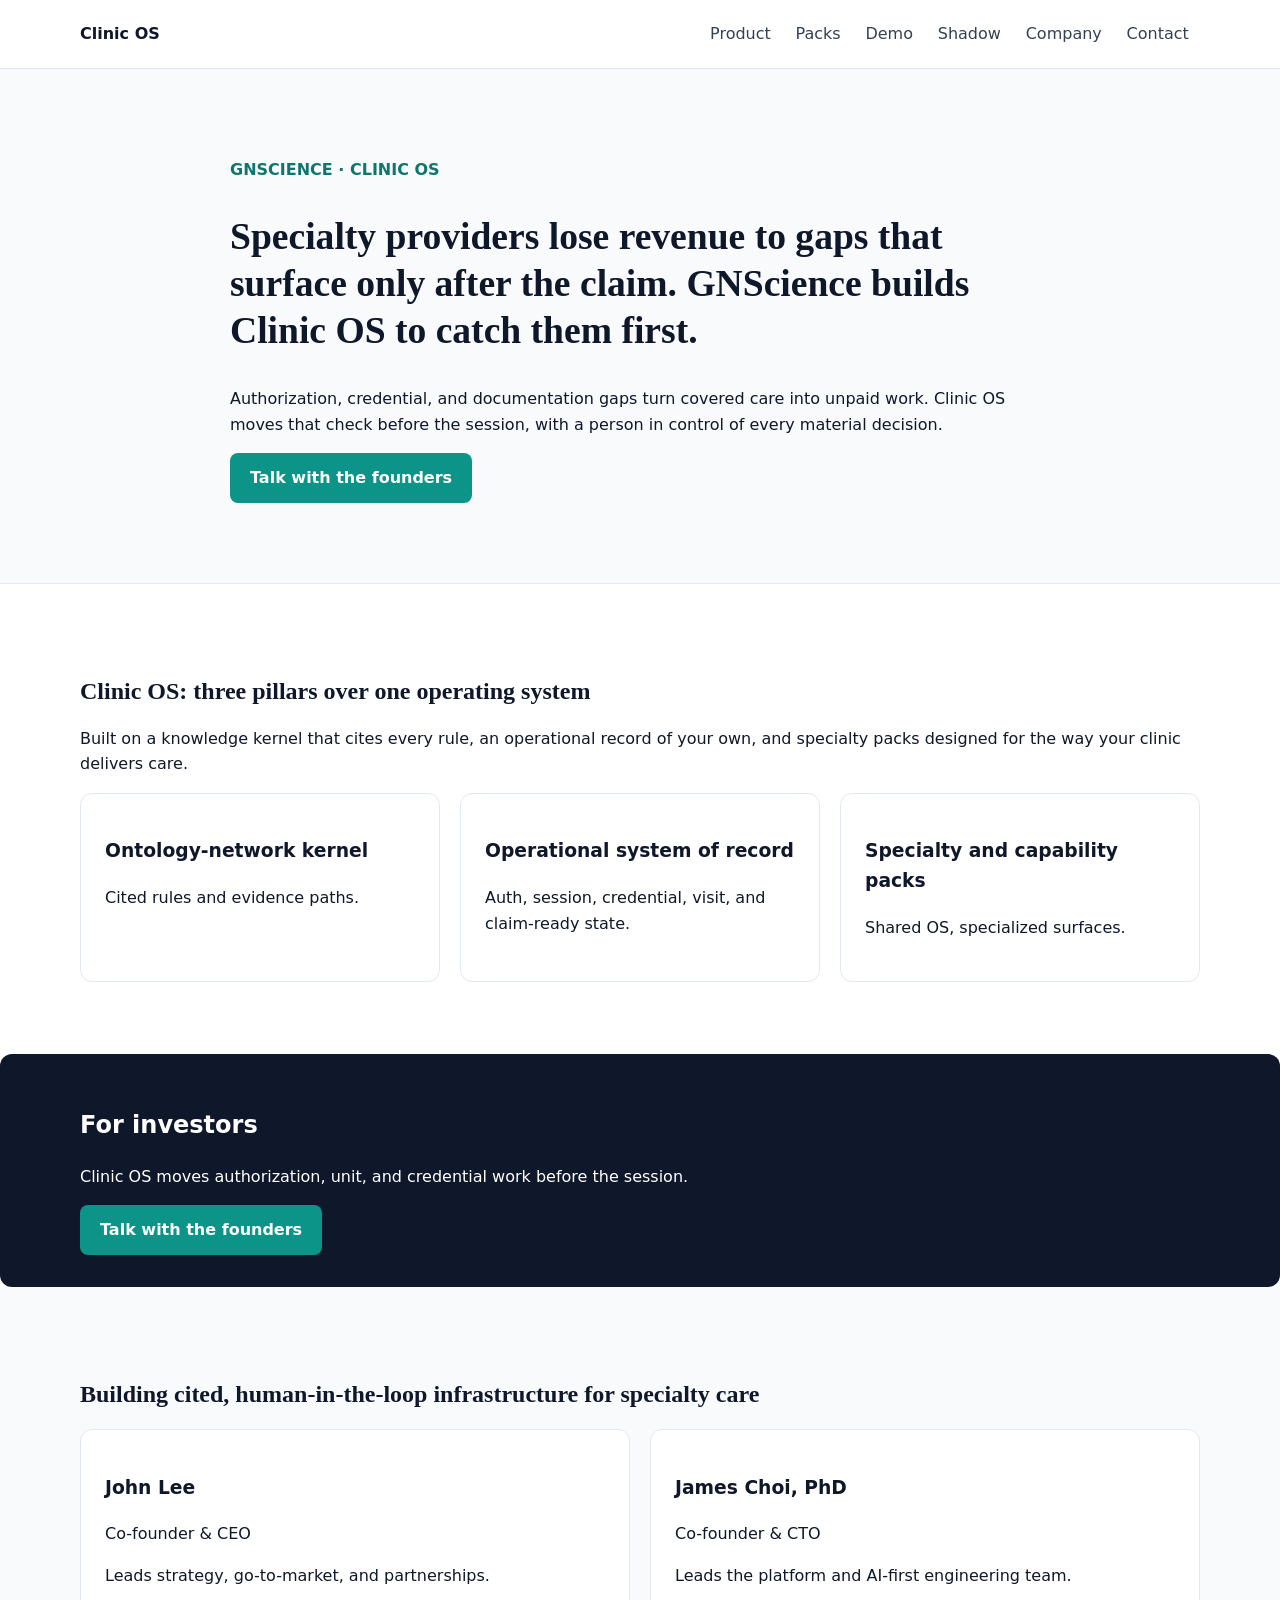
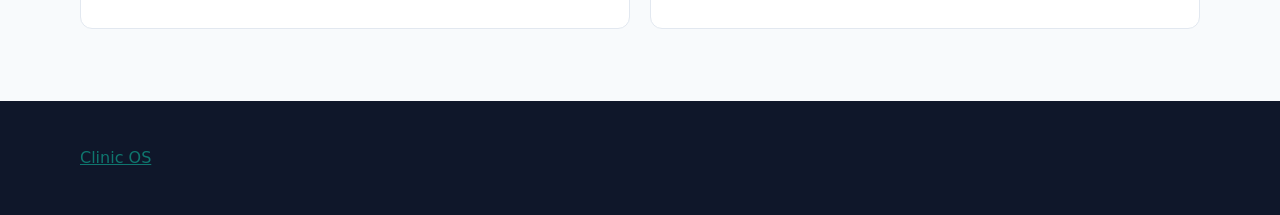
==== company.html @ e157803d "Add company/investor page; hero packs "designed for"" ====
<!DOCTYPE html><html lang="en"><head><meta charset="UTF-8" /><meta name="viewport" content="width=device-width, initial-scale=1" /><meta name="description" content="GNScience builds Clinic OS: cited, human-in-the-loop infrastructure that catches authorization, credential, and documentation gaps before the claim goes out. For specialty providers and investors." /><title>GNScience | Company and investors - Clinic OS</title><link rel="stylesheet" href="styles.css" /></head><body><header class="site-header"><nav class="nav"><a class="nav-brand" href="index.html">Clinic OS</a><ul class="nav-links"><li><a href="index.html#product">Product</a></li><li><a href="index.html#packs">Packs</a></li><li><a href="index.html#demo">Demo</a></li><li><a href="index.html#shadow">Shadow</a></li><li><a href="company.html">Company</a></li><li><a href="index.html#contact">Contact</a></li></ul></nav></header><main id="main"><section class="hero"><div class="container hero-inner"><p class="eyebrow">GNScience · Clinic OS</p><h1>Specialty providers lose revenue to gaps that surface only after the claim. GNScience builds Clinic OS to catch them first.</h1><p class="hero-sub">Authorization, credential, and documentation gaps turn covered care into unpaid work. Clinic OS moves that check before the session, with a person in control of every material decision.</p><p><a class="btn btn-primary" href="#investors">Talk with the founders</a></p></div></section><section class="section" id="platform"><div class="container"><h2>Clinic OS: three pillars over one operating system</h2><p>Built on a knowledge kernel that cites every rule, an operational record of your own, and specialty packs designed for the way your clinic delivers care.</p><div class="pillars"><article class="pillar-card"><h3>Ontology-network kernel</h3><p>Cited rules and evidence paths.</p></article><article class="pillar-card"><h3>Operational system of record</h3><p>Auth, session, credential, visit, and claim-ready state.</p></article><article class="pillar-card"><h3>Specialty and capability packs</h3><p>Shared OS, specialized surfaces.</p></article></div></div></section><section class="cta-band" id="investors"><div class="container"><h2>For investors</h2><p>Clinic OS moves authorization, unit, and credential work before the session.</p><a class="btn btn-primary" href="mailto:tech@platypustechdesign.com?subject=GNScience%20investor%20conversation">Talk with the founders</a></div></section><section class="section section-alt" id="company"><div class="container"><h2>Building cited, human-in-the-loop infrastructure for specialty care</h2><div class="team-grid"><article class="team-card"><h3>John Lee</h3><p>Co-founder &amp; CEO</p><p>Leads strategy, go-to-market, and partnerships.</p></article><article class="team-card"><h3>James Choi, PhD</h3><p>Co-founder &amp; CTO</p><p>Leads the platform and AI-first engineering team.</p></article></div></div></section></main><footer class="site-footer"><div class="container"><a href="index.html">Clinic OS</a></div></footer><script src="script.js"></script></body></html>
---- styles.css ----
/* Clinic OS — marketing site */
:root{--navy:#0f172a;--teal:#0d9488;--teal-dark:#0f766e;--white:#fff;--border:#e2e8f0;--bg:#fff;--bg-alt:#f8fafc;--slate:#334155;--radius:12px;--radius-sm:8px;--font:Inter,system-ui,sans-serif;--serif:Georgia,serif}*{box-sizing:border-box}body{margin:0;font-family:var(--font);line-height:1.6;color:var(--navy);background:var(--bg)}a{color:var(--teal-dark)}.container{width:min(100% - 2.5rem,1120px);margin:auto}.site-header{position:sticky;top:0;z-index:100;background:#fffffff0;border-bottom:1px solid var(--border)}.nav{display:flex;align-items:center;gap:1.25rem;height:68px;width:min(100% - 2.5rem,1120px);margin:auto}.nav-brand{font-weight:700;color:var(--navy);text-decoration:none}.nav-links{display:flex;list-style:none;margin:0 0 0 auto;padding:0;gap:.15rem}.nav-links a{display:block;padding:.45rem .7rem;color:var(--slate);text-decoration:none}.btn{display:inline-flex;align-items:center;justify-content:center;padding:.75rem 1.25rem;border-radius:var(--radius-sm);text-decoration:none;font-weight:600}.btn-primary{background:var(--teal);color:var(--white)}.btn-secondary{border:1px solid var(--border);color:var(--navy)}.hero{padding:4.5rem 0 4rem;background:var(--bg-alt);border-bottom:1px solid var(--border)}.hero-inner{max-width:820px}.eyebrow{color:var(--teal-dark);font-weight:600;text-transform:uppercase}.hero h1,.section h2{font-family:var(--serif);line-height:1.25}.hero h1{font-size:clamp(1.65rem,3.2vw,2.35rem)}.hero-actions{display:flex;flex-wrap:wrap;gap:.75rem}.section{padding:4.5rem 0}.section-alt{background:var(--bg-alt)}.pillars,.qa-grid,.team-grid{display:grid;grid-template-columns:repeat(3,1fr);gap:1.25rem}.pillar-card,.qa-card,.team-card,.pack-card{padding:1.5rem;background:#fff;border:1px solid var(--border);border-radius:var(--radius)}.hitl-banner,.cta-band{padding:2rem;background:var(--navy);color:var(--white);border-radius:var(--radius)}.anti-strip{padding:1.75rem 0;background:var(--navy);color:#fff}.pack-grid{display:grid;grid-template-columns:repeat(3,1fr);gap:1.25rem}.site-footer{padding:2.75rem 0;background:var(--navy);color:#cbd5e1}.footer-nav{display:flex;gap:1.25rem}.footer-nav a{color:#cbd5e1;text-decoration:none}.reveal{opacity:0}.reveal.is-visible{opacity:1}@media(max-width:720px){.nav-links{display:none}.nav{justify-content:space-between}.pillars,.qa-grid,.team-grid,.pack-grid{grid-template-columns:1fr}.footer-nav{flex-wrap:wrap}}/* Company page */.qa-grid{grid-template-columns:repeat(2,1fr)}.qa-card{position:relative}.team-grid{grid-template-columns:repeat(2,1fr)}.cta-band{background:var(--navy)}.form-help{font-size:.8rem;color:#64748b}@media(max-width:960px){.qa-grid,.team-grid{grid-template-columns:1fr 1fr}}@media(max-width:720px){.qa-grid,.team-grid{grid-template-columns:1fr}}
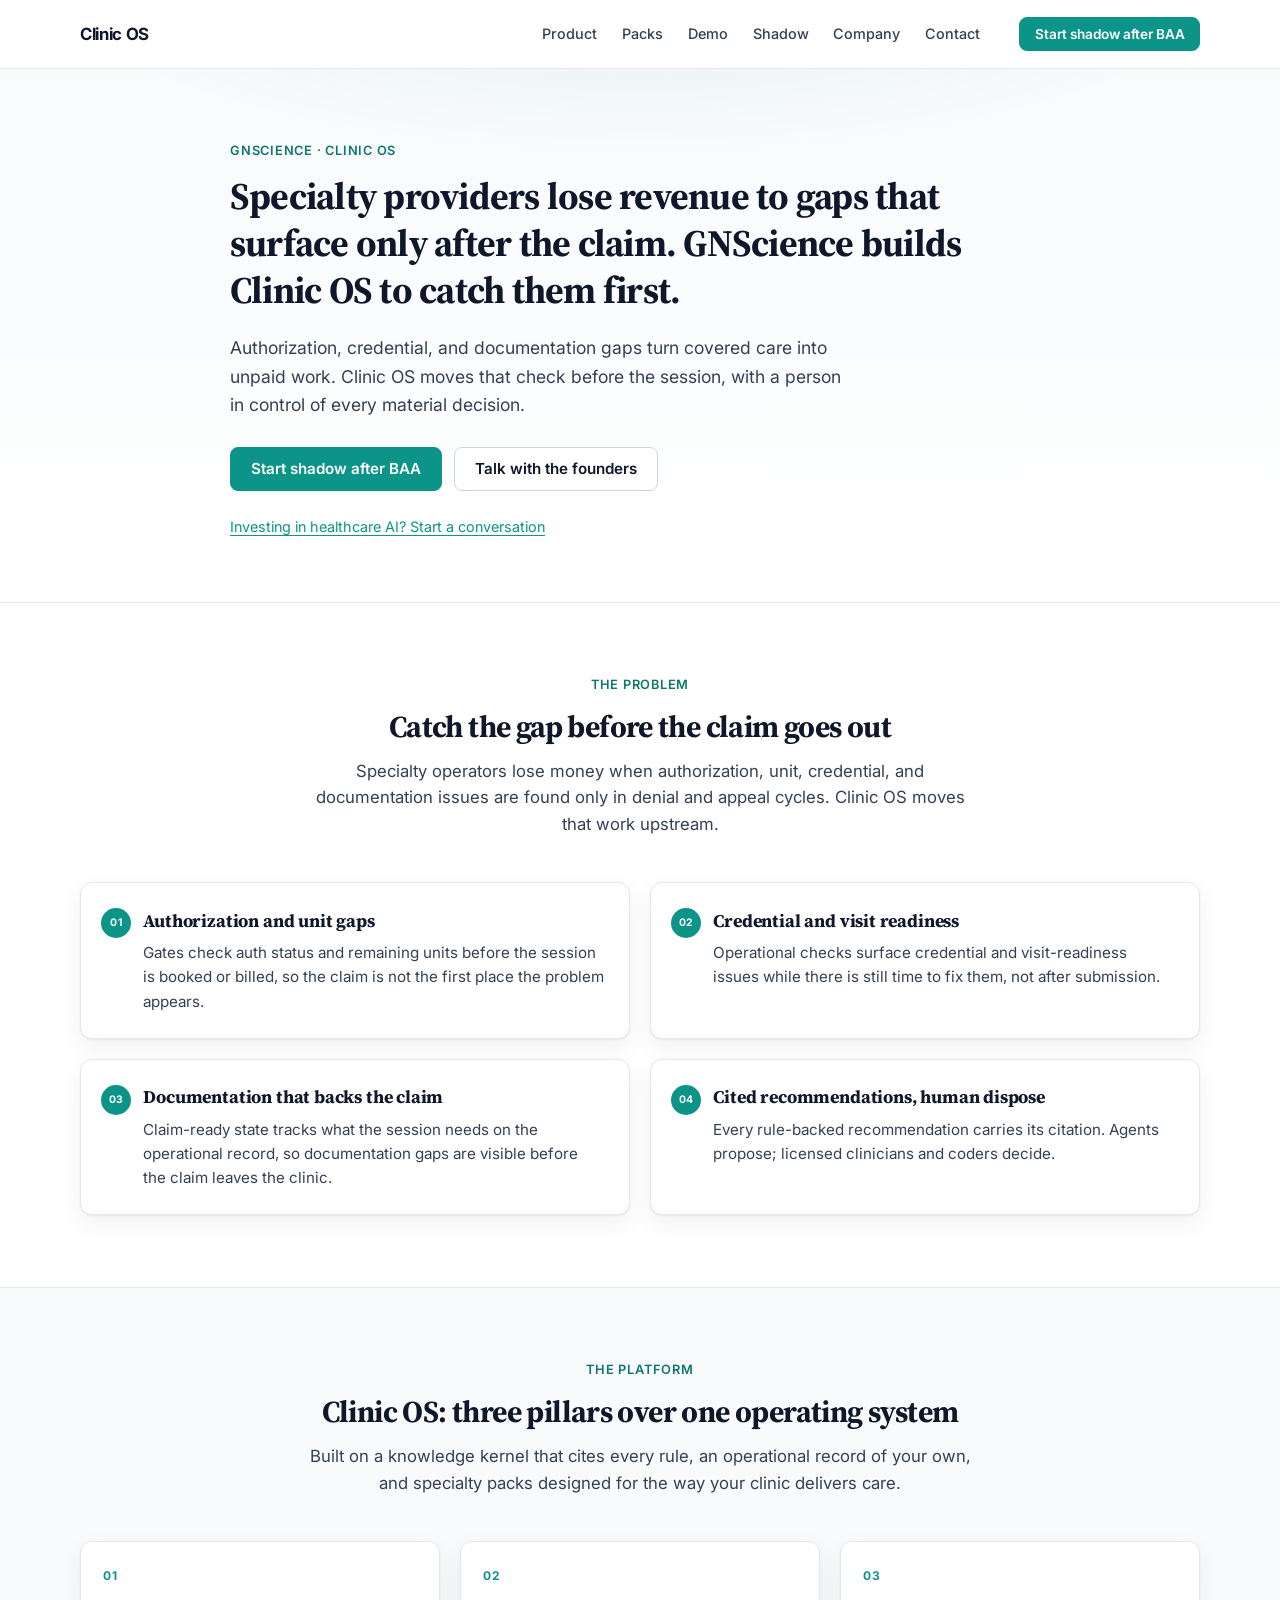
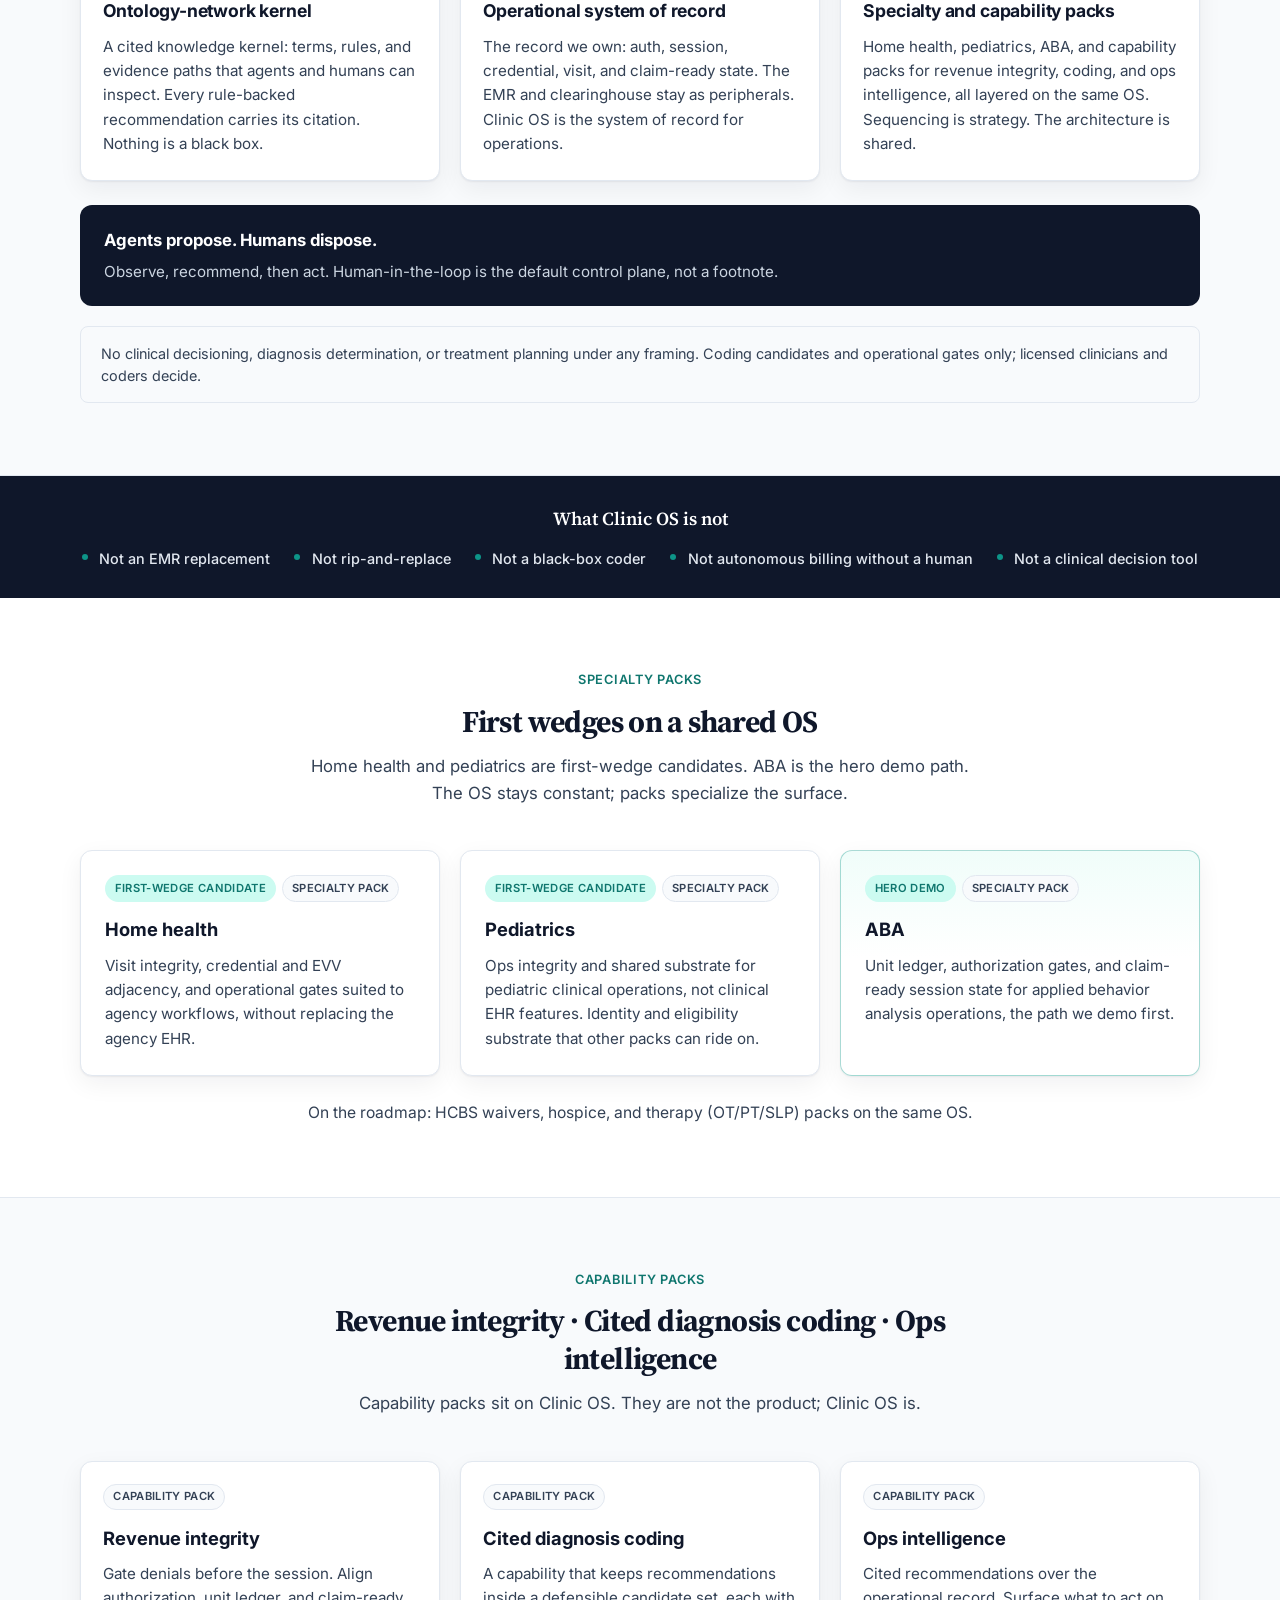
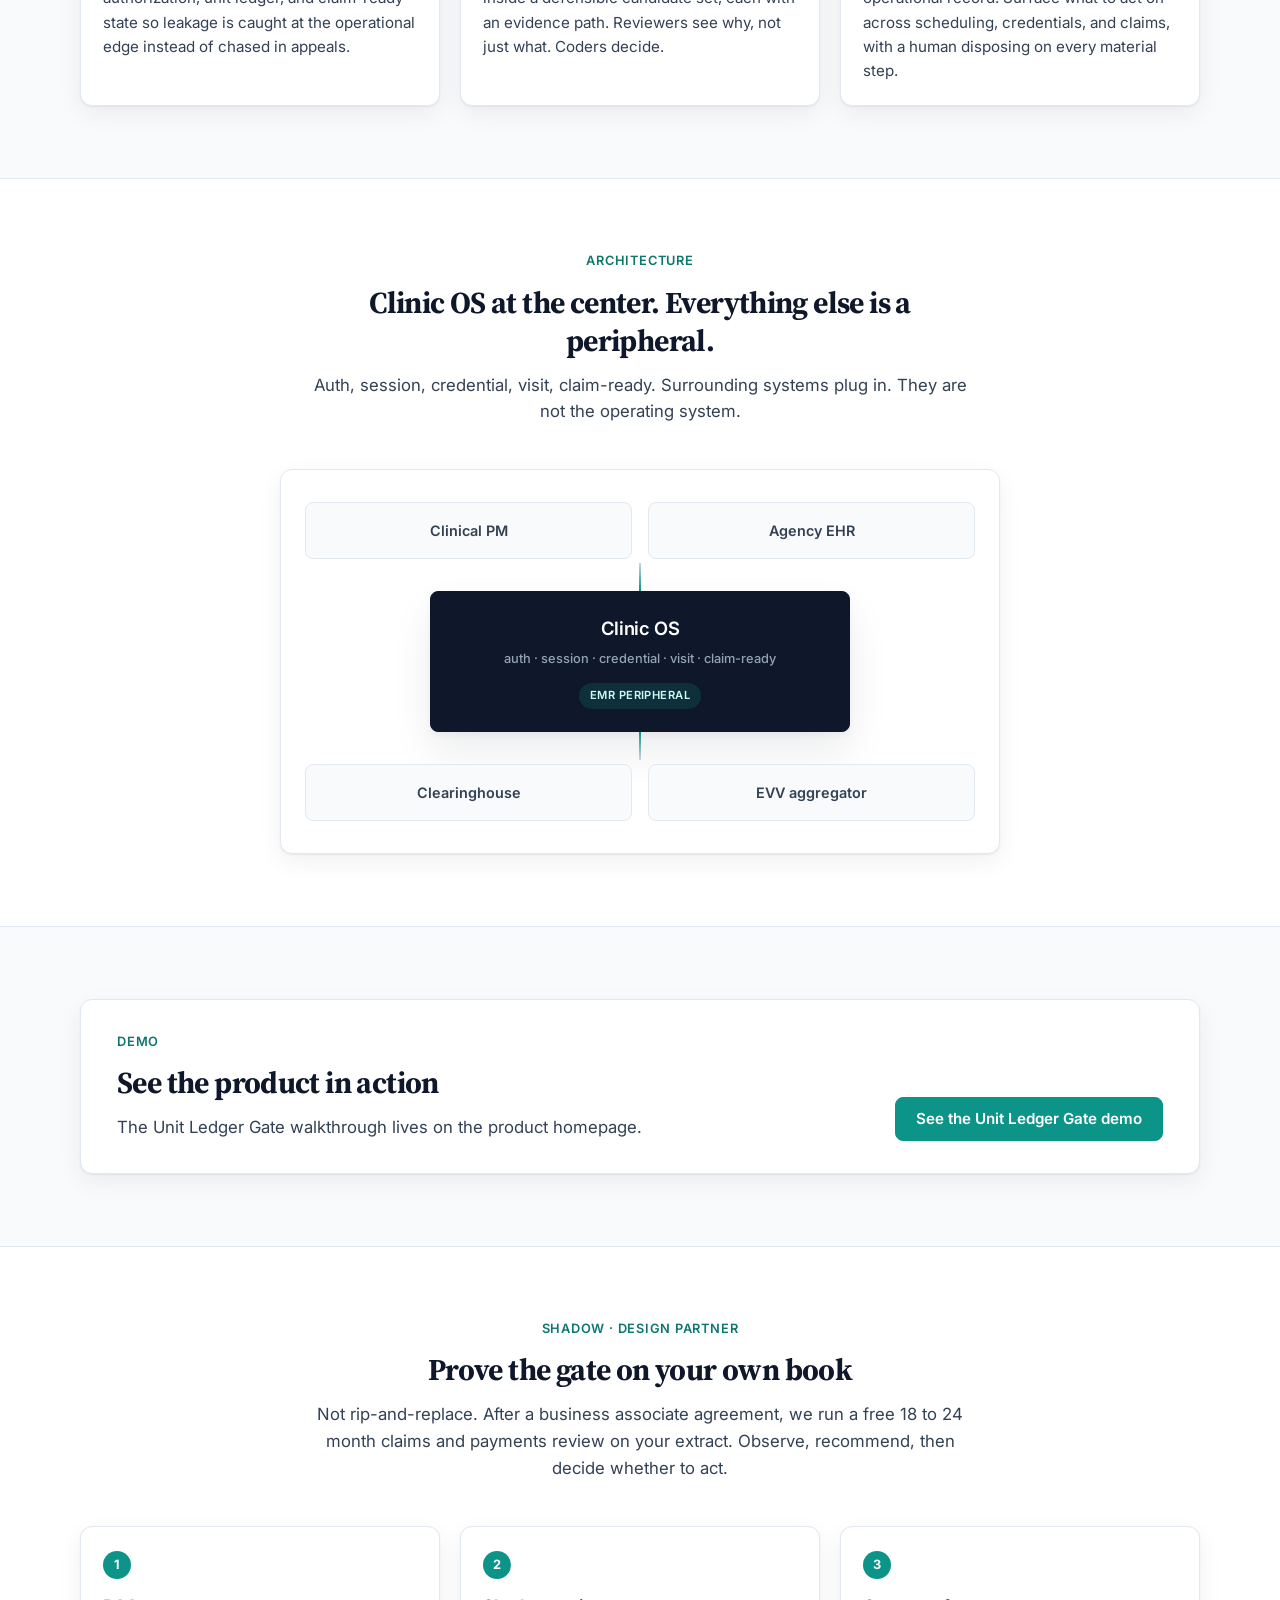
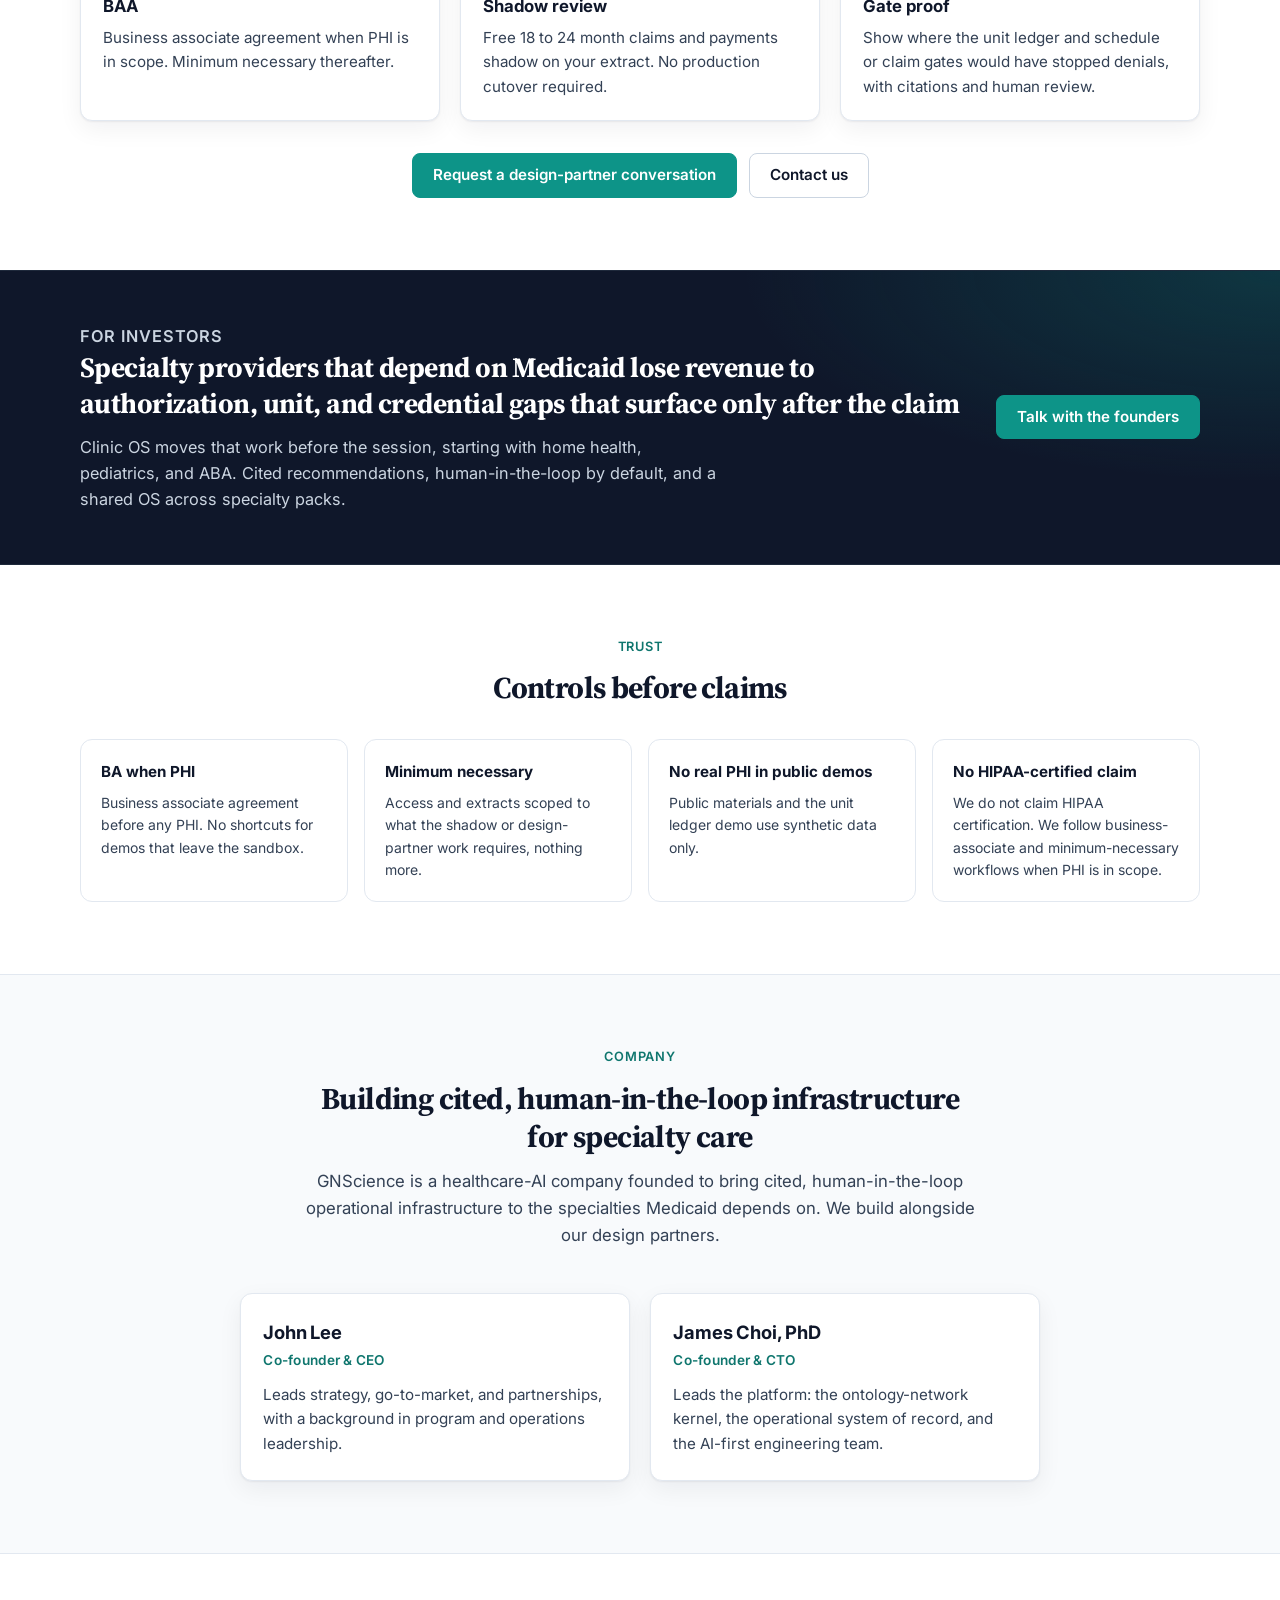
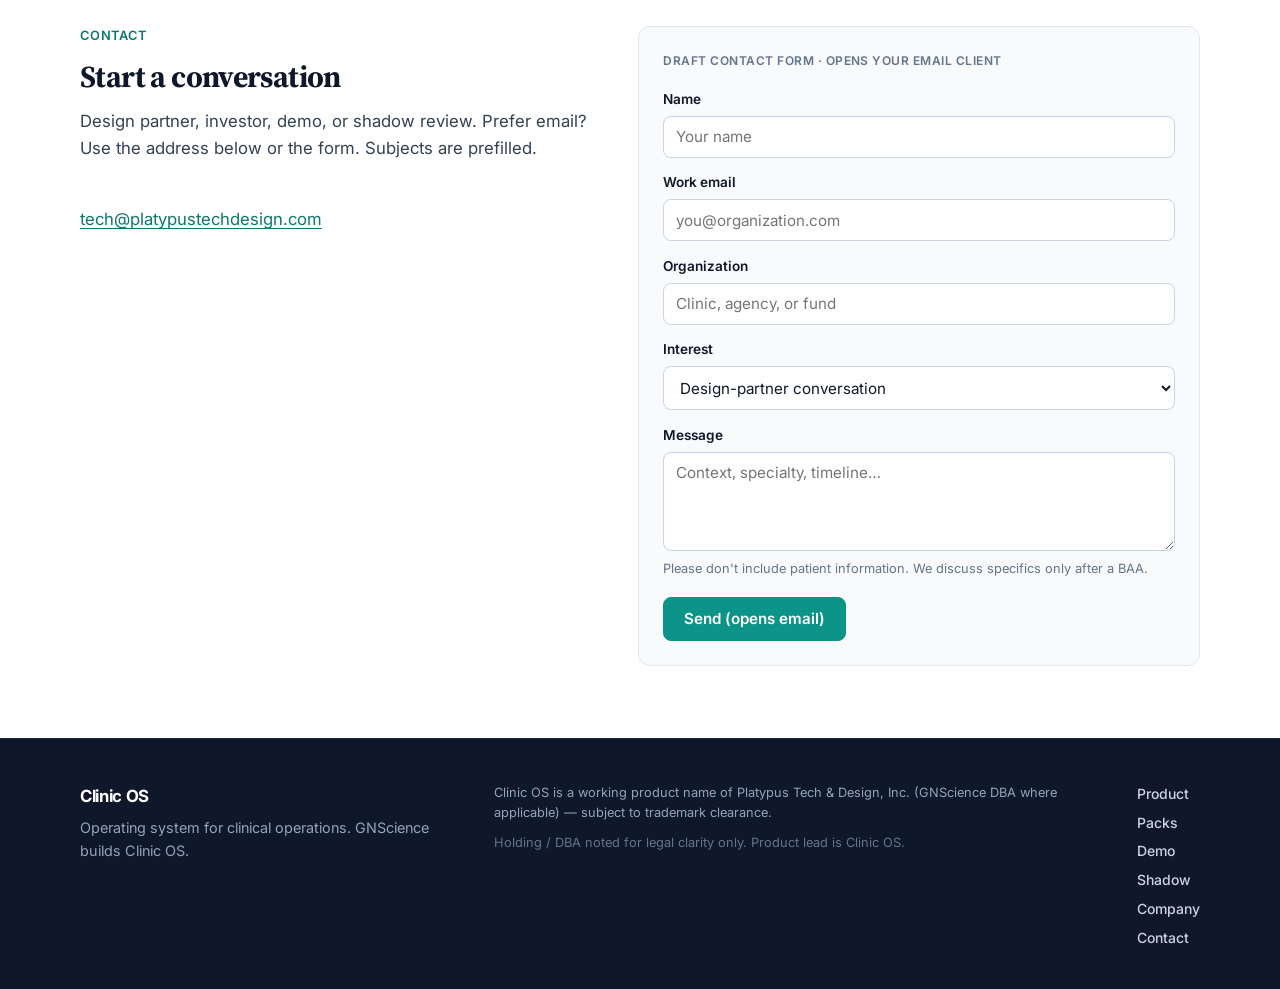
==== commit c799526a: "Restore full company page and designed-for hero (no minify) Co-authored-by: q0j0p <q0j0p@users.norep" ====
--- a/company.html
+++ b/company.html
@@ -1 +1,411 @@
-<!DOCTYPE html><html lang="en"><head><meta charset="UTF-8" /><meta name="viewport" content="width=device-width, initial-scale=1" /><meta name="description" content="GNScience builds Clinic OS: cited, human-in-the-loop infrastructure that catches authorization, credential, and documentation gaps before the claim goes out. For specialty providers and investors." /><title>GNScience | Company and investors - Clinic OS</title><link rel="stylesheet" href="styles.css" /></head><body><header class="site-header"><nav class="nav"><a class="nav-brand" href="index.html">Clinic OS</a><ul class="nav-links"><li><a href="index.html#product">Product</a></li><li><a href="index.html#packs">Packs</a></li><li><a href="index.html#demo">Demo</a></li><li><a href="index.html#shadow">Shadow</a></li><li><a href="company.html">Company</a></li><li><a href="index.html#contact">Contact</a></li></ul></nav></header><main id="main"><section class="hero"><div class="container hero-inner"><p class="eyebrow">GNScience · Clinic OS</p><h1>Specialty providers lose revenue to gaps that surface only after the claim. GNScience builds Clinic OS to catch them first.</h1><p class="hero-sub">Authorization, credential, and documentation gaps turn covered care into unpaid work. Clinic OS moves that check before the session, with a person in control of every material decision.</p><p><a class="btn btn-primary" href="#investors">Talk with the founders</a></p></div></section><section class="section" id="platform"><div class="container"><h2>Clinic OS: three pillars over one operating system</h2><p>Built on a knowledge kernel that cites every rule, an operational record of your own, and specialty packs designed for the way your clinic delivers care.</p><div class="pillars"><article class="pillar-card"><h3>Ontology-network kernel</h3><p>Cited rules and evidence paths.</p></article><article class="pillar-card"><h3>Operational system of record</h3><p>Auth, session, credential, visit, and claim-ready state.</p></article><article class="pillar-card"><h3>Specialty and capability packs</h3><p>Shared OS, specialized surfaces.</p></article></div></div></section><section class="cta-band" id="investors"><div class="container"><h2>For investors</h2><p>Clinic OS moves authorization, unit, and credential work before the session.</p><a class="btn btn-primary" href="mailto:tech@platypustechdesign.com?subject=GNScience%20investor%20conversation">Talk with the founders</a></div></section><section class="section section-alt" id="company"><div class="container"><h2>Building cited, human-in-the-loop infrastructure for specialty care</h2><div class="team-grid"><article class="team-card"><h3>John Lee</h3><p>Co-founder &amp; CEO</p><p>Leads strategy, go-to-market, and partnerships.</p></article><article class="team-card"><h3>James Choi, PhD</h3><p>Co-founder &amp; CTO</p><p>Leads the platform and AI-first engineering team.</p></article></div></div></section></main><footer class="site-footer"><div class="container"><a href="index.html">Clinic OS</a></div></footer><script src="script.js"></script></body></html>+<!DOCTYPE html>
+<html lang="en">
+<head>
+  <meta charset="UTF-8" />
+  <meta name="viewport" content="width=device-width, initial-scale=1" />
+  <meta name="description" content="GNScience builds Clinic OS: cited, human-in-the-loop infrastructure that catches authorization, credential, and documentation gaps before the claim goes out. For specialty providers and investors." />
+  <title>GNScience | Company and investors - Clinic OS</title>
+  <link rel="preconnect" href="https://fonts.googleapis.com" />
+  <link rel="preconnect" href="https://fonts.gstatic.com" crossorigin />
+  <link href="https://fonts.googleapis.com/css2?family=Inter:wght@400;500;600;700&family=Source+Serif+4:opsz,wght@8..60,600;8..60,700&display=swap" rel="stylesheet" />
+  <link rel="stylesheet" href="styles.css" />
+</head>
+<body>
+  <a class="skip-link" href="#main">Skip to content</a>
+
+  <header class="site-header" id="top">
+    <nav class="nav" aria-label="Primary">
+      <a class="nav-brand" href="index.html">Clinic OS</a>
+      <button class="nav-toggle" type="button" aria-expanded="false" aria-controls="nav-menu" aria-label="Open menu">
+        <span></span><span></span><span></span>
+      </button>
+      <ul class="nav-links" id="nav-menu">
+        <li><a href="index.html#product">Product</a></li>
+        <li><a href="index.html#packs">Packs</a></li>
+        <li><a href="index.html#demo">Demo</a></li>
+        <li><a href="index.html#shadow">Shadow</a></li>
+        <li><a href="company.html" aria-current="page">Company</a></li>
+        <li><a href="index.html#contact">Contact</a></li>
+      </ul>
+      <a class="btn btn-sm btn-primary nav-cta" href="index.html#shadow">Start shadow after BAA</a>
+    </nav>
+  </header>
+
+  <main id="main">
+    <!-- Hero -->
+    <section class="hero" aria-labelledby="hero-title">
+      <div class="container hero-inner">
+        <p class="eyebrow">GNScience · Clinic OS</p>
+        <h1 id="hero-title">Specialty providers lose revenue to gaps that surface only after the claim. GNScience builds Clinic OS to catch them first.</h1>
+        <p class="hero-sub">Authorization, credential, and documentation gaps turn covered care into unpaid work. Clinic OS moves that check before the session, with a person in control of every material decision.</p>
+        <div class="hero-actions">
+          <a class="btn btn-primary" href="index.html#shadow">Start shadow after BAA</a>
+          <a class="btn btn-secondary" href="#investors">Talk with the founders</a>
+        </div>
+        <p class="hero-secondary-link"><a href="mailto:tech@platypustechdesign.com?subject=GNScience%20investor%20conversation">Investing in healthcare AI? Start a conversation</a></p>
+      </div>
+    </section>
+
+    <!-- Revenue mechanism -->
+    <section class="section" id="revenue" aria-labelledby="revenue-title">
+      <div class="container">
+        <header class="section-head">
+          <p class="eyebrow">The problem</p>
+          <h2 id="revenue-title">Catch the gap before the claim goes out</h2>
+          <p class="section-lead">Specialty operators lose money when authorization, unit, credential, and documentation issues are found only in denial and appeal cycles. Clinic OS moves that work upstream.</p>
+        </header>
+        <div class="qa-grid">
+          <article class="qa-card">
+            <span class="qa-mark" aria-hidden="true">01</span>
+            <h3>Authorization and unit gaps</h3>
+            <p>Gates check auth status and remaining units before the session is booked or billed, so the claim is not the first place the problem appears.</p>
+          </article>
+          <article class="qa-card">
+            <span class="qa-mark" aria-hidden="true">02</span>
+            <h3>Credential and visit readiness</h3>
+            <p>Operational checks surface credential and visit-readiness issues while there is still time to fix them, not after submission.</p>
+          </article>
+          <article class="qa-card">
+            <span class="qa-mark" aria-hidden="true">03</span>
+            <h3>Documentation that backs the claim</h3>
+            <p>Claim-ready state tracks what the session needs on the operational record, so documentation gaps are visible before the claim leaves the clinic.</p>
+          </article>
+          <article class="qa-card">
+            <span class="qa-mark" aria-hidden="true">04</span>
+            <h3>Cited recommendations, human dispose</h3>
+            <p>Every rule-backed recommendation carries its citation. Agents propose; licensed clinicians and coders decide.</p>
+          </article>
+        </div>
+      </div>
+    </section>
+
+    <!-- Platform -->
+    <section class="section section-alt" id="platform" aria-labelledby="platform-title">
+      <div class="container">
+        <header class="section-head">
+          <p class="eyebrow">The platform</p>
+          <h2 id="platform-title">Clinic OS: three pillars over one operating system</h2>
+          <p class="section-lead">Built on a knowledge kernel that cites every rule, an operational record of your own, and specialty packs designed for the way your clinic delivers care.</p>
+        </header>
+        <div class="pillars">
+          <article class="pillar-card">
+            <div class="pillar-num" aria-hidden="true">01</div>
+            <h3>Ontology-network kernel</h3>
+            <p>A cited knowledge kernel: terms, rules, and evidence paths that agents and humans can inspect. Every rule-backed recommendation carries its citation. Nothing is a black box.</p>
+          </article>
+          <article class="pillar-card">
+            <div class="pillar-num" aria-hidden="true">02</div>
+            <h3>Operational system of record</h3>
+            <p>The record we own: auth, session, credential, visit, and claim-ready state. The EMR and clearinghouse stay as peripherals. Clinic OS is the system of record for operations.</p>
+          </article>
+          <article class="pillar-card">
+            <div class="pillar-num" aria-hidden="true">03</div>
+            <h3>Specialty and capability packs</h3>
+            <p>Home health, pediatrics, ABA, and capability packs for revenue integrity, coding, and ops intelligence, all layered on the same OS. Sequencing is strategy. The architecture is shared.</p>
+          </article>
+        </div>
+        <aside class="hitl-banner">
+          <div>
+            <h3>Agents propose. Humans dispose.</h3>
+            <p>Observe, recommend, then act. Human-in-the-loop is the default control plane, not a footnote.</p>
+          </div>
+        </aside>
+        <p class="clinical-disclaimer">No clinical decisioning, diagnosis determination, or treatment planning under any framing. Coding candidates and operational gates only; licensed clinicians and coders decide.</p>
+      </div>
+    </section>
+
+    <!-- Anti-position -->
+    <section class="anti-strip" aria-labelledby="anti-title">
+      <div class="container anti-inner">
+        <h2 id="anti-title" class="anti-heading">What Clinic OS is not</h2>
+        <ul class="anti-list" aria-label="What Clinic OS is not">
+          <li>Not an EMR replacement</li>
+          <li>Not rip-and-replace</li>
+          <li>Not a black-box coder</li>
+          <li>Not autonomous billing without a human</li>
+          <li>Not a clinical decision tool</li>
+        </ul>
+      </div>
+    </section>
+
+    <!-- Specialty packs -->
+    <section class="section" id="packs" aria-labelledby="specialty-title">
+      <div class="container">
+        <header class="section-head">
+          <p class="eyebrow">Specialty packs</p>
+          <h2 id="specialty-title">First wedges on a shared OS</h2>
+          <p class="section-lead">Home health and pediatrics are first-wedge candidates. ABA is the hero demo path. The OS stays constant; packs specialize the surface.</p>
+        </header>
+        <div class="pack-grid specialty-grid">
+          <article class="pack-card">
+            <div class="pack-tags">
+              <span class="tag tag-accent">First-wedge candidate</span>
+              <span class="tag">Specialty pack</span>
+            </div>
+            <h3>Home health</h3>
+            <p>Visit integrity, credential and EVV adjacency, and operational gates suited to agency workflows, without replacing the agency EHR.</p>
+          </article>
+          <article class="pack-card">
+            <div class="pack-tags">
+              <span class="tag tag-accent">First-wedge candidate</span>
+              <span class="tag">Specialty pack</span>
+            </div>
+            <h3>Pediatrics</h3>
+            <p>Ops integrity and shared substrate for pediatric clinical operations, not clinical EHR features. Identity and eligibility substrate that other packs can ride on.</p>
+          </article>
+          <article class="pack-card pack-hero">
+            <div class="pack-tags">
+              <span class="tag tag-accent">Hero demo</span>
+              <span class="tag">Specialty pack</span>
+            </div>
+            <h3>ABA</h3>
+            <p>Unit ledger, authorization gates, and claim-ready session state for applied behavior analysis operations, the path we demo first.</p>
+          </article>
+        </div>
+        <p class="roadmap-line">On the roadmap: HCBS waivers, hospice, and therapy (OT/PT/SLP) packs on the same OS.</p>
+      </div>
+    </section>
+
+    <!-- Capability packs -->
+    <section class="section section-alt" id="capabilities" aria-labelledby="capability-title">
+      <div class="container">
+        <header class="section-head">
+          <p class="eyebrow">Capability packs</p>
+          <h2 id="capability-title">Revenue integrity · Cited diagnosis coding · Ops intelligence</h2>
+          <p class="section-lead">Capability packs sit on Clinic OS. They are not the product; Clinic OS is.</p>
+        </header>
+        <div class="pack-grid capability-grid-3">
+          <article class="pack-card pack-compact">
+            <div class="pack-tags">
+              <span class="tag">Capability pack</span>
+            </div>
+            <h3>Revenue integrity</h3>
+            <p>Gate denials before the session. Align authorization, unit ledger, and claim-ready state so leakage is caught at the operational edge instead of chased in appeals.</p>
+          </article>
+          <article class="pack-card pack-compact">
+            <div class="pack-tags">
+              <span class="tag">Capability pack</span>
+            </div>
+            <h3>Cited diagnosis coding</h3>
+            <p>A capability that keeps recommendations inside a defensible candidate set, each with an evidence path. Reviewers see why, not just what. Coders decide.</p>
+          </article>
+          <article class="pack-card pack-compact">
+            <div class="pack-tags">
+              <span class="tag">Capability pack</span>
+            </div>
+            <h3>Ops intelligence</h3>
+            <p>Cited recommendations over the operational record. Surface what to act on across scheduling, credentials, and claims, with a human disposing on every material step.</p>
+          </article>
+        </div>
+      </div>
+    </section>
+
+    <!-- Architecture -->
+    <section class="section" id="stack" aria-labelledby="stack-title">
+      <div class="container">
+        <header class="section-head">
+          <p class="eyebrow">Architecture</p>
+          <h2 id="stack-title">Clinic OS at the center. Everything else is a peripheral.</h2>
+          <p class="section-lead">Auth, session, credential, visit, claim-ready. Surrounding systems plug in. They are not the operating system.</p>
+        </header>
+        <div class="stack-diagram" role="img" aria-label="Clinic OS at center with clinical PM, agency EHR, clearinghouse, and EVV aggregator as peripherals">
+          <div class="stack-peripherals stack-top">
+            <div class="stack-box peripheral">Clinical PM</div>
+            <div class="stack-box peripheral">Agency EHR</div>
+          </div>
+          <div class="stack-center-wrap">
+            <div class="stack-connector stack-connector-v" aria-hidden="true"></div>
+            <div class="stack-box core">
+              <span class="core-label">Clinic OS</span>
+              <span class="core-meta">auth · session · credential · visit · claim-ready</span>
+              <span class="core-badge">EMR peripheral</span>
+            </div>
+            <div class="stack-connector stack-connector-v" aria-hidden="true"></div>
+          </div>
+          <div class="stack-peripherals stack-bottom">
+            <div class="stack-box peripheral">Clearinghouse</div>
+            <div class="stack-box peripheral">EVV aggregator</div>
+          </div>
+        </div>
+      </div>
+    </section>
+
+    <!-- Demo link (short) -->
+    <section class="section section-alt" id="demo" aria-labelledby="demo-title">
+      <div class="container">
+        <div class="demo-link-panel">
+          <header class="section-head section-head-compact section-head-left">
+            <p class="eyebrow">Demo</p>
+            <h2 id="demo-title">See the product in action</h2>
+            <p class="section-lead">The Unit Ledger Gate walkthrough lives on the product homepage.</p>
+          </header>
+          <a class="btn btn-primary" href="index.html#demo">See the Unit Ledger Gate demo</a>
+        </div>
+      </div>
+    </section>
+
+    <!-- Shadow / design partner -->
+    <section class="section" id="shadow" aria-labelledby="shadow-title">
+      <div class="container">
+        <header class="section-head">
+          <p class="eyebrow">Shadow · design partner</p>
+          <h2 id="shadow-title">Prove the gate on your own book</h2>
+          <p class="section-lead">Not rip-and-replace. After a business associate agreement, we run a free 18 to 24 month claims and payments review on your extract. Observe, recommend, then decide whether to act.</p>
+        </header>
+        <ol class="shadow-steps">
+          <li>
+            <strong>BAA</strong>
+            <span>Business associate agreement when PHI is in scope. Minimum necessary thereafter.</span>
+          </li>
+          <li>
+            <strong>Shadow review</strong>
+            <span>Free 18 to 24 month claims and payments shadow on your extract. No production cutover required.</span>
+          </li>
+          <li>
+            <strong>Gate proof</strong>
+            <span>Show where the unit ledger and schedule or claim gates would have stopped denials, with citations and human review.</span>
+          </li>
+        </ol>
+        <div class="hero-actions centered">
+          <a class="btn btn-primary" href="mailto:tech@platypustechdesign.com?subject=GNScience%20design%20partner">Request a design-partner conversation</a>
+          <a class="btn btn-secondary" href="#contact">Contact us</a>
+        </div>
+      </div>
+    </section>
+
+    <!-- Investor -->
+    <section class="cta-band" id="investors" aria-labelledby="investors-title">
+      <div class="container cta-band-inner">
+        <div>
+          <p class="eyebrow eyebrow-light">For investors</p>
+          <h2 id="investors-title">Specialty providers that depend on Medicaid lose revenue to authorization, unit, and credential gaps that surface only after the claim</h2>
+          <p>Clinic OS moves that work before the session, starting with home health, pediatrics, and ABA. Cited recommendations, human-in-the-loop by default, and a shared OS across specialty packs.</p>
+        </div>
+        <div class="cta-band-action">
+          <a class="btn btn-primary" href="mailto:tech@platypustechdesign.com?subject=GNScience%20investor%20conversation">Talk with the founders</a>
+        </div>
+      </div>
+    </section>
+
+    <!-- Trust -->
+    <section class="section trust-section" id="trust" aria-labelledby="trust-title">
+      <div class="container">
+        <header class="section-head section-head-compact">
+          <p class="eyebrow">Trust</p>
+          <h2 id="trust-title">Controls before claims</h2>
+        </header>
+        <ul class="trust-grid">
+          <li>
+            <h3>BA when PHI</h3>
+            <p>Business associate agreement before any PHI. No shortcuts for demos that leave the sandbox.</p>
+          </li>
+          <li>
+            <h3>Minimum necessary</h3>
+            <p>Access and extracts scoped to what the shadow or design-partner work requires, nothing more.</p>
+          </li>
+          <li>
+            <h3>No real PHI in public demos</h3>
+            <p>Public materials and the unit ledger demo use synthetic data only.</p>
+          </li>
+          <li>
+            <h3>No HIPAA-certified claim</h3>
+            <p>We do not claim HIPAA certification. We follow business-associate and minimum-necessary workflows when PHI is in scope.</p>
+          </li>
+        </ul>
+      </div>
+    </section>
+
+    <!-- Company / team -->
+    <section class="section section-alt" id="company" aria-labelledby="company-title">
+      <div class="container">
+        <header class="section-head">
+          <p class="eyebrow">Company</p>
+          <h2 id="company-title">Building cited, human-in-the-loop infrastructure for specialty care</h2>
+          <p class="section-lead">GNScience is a healthcare-AI company founded to bring cited, human-in-the-loop operational infrastructure to the specialties Medicaid depends on. We build alongside our design partners.</p>
+        </header>
+        <div class="team-grid">
+          <article class="team-card">
+            <h3>John Lee</h3>
+            <p class="team-role">Co-founder &amp; CEO</p>
+            <p>Leads strategy, go-to-market, and partnerships, with a background in program and operations leadership.</p>
+          </article>
+          <article class="team-card">
+            <h3>James Choi, PhD</h3>
+            <p class="team-role">Co-founder &amp; CTO</p>
+            <p>Leads the platform: the ontology-network kernel, the operational system of record, and the AI-first engineering team.</p>
+          </article>
+        </div>
+      </div>
+    </section>
+
+    <!-- Contact -->
+    <section class="section" id="contact" aria-labelledby="contact-title">
+      <div class="container contact-layout">
+        <div>
+          <header class="section-head section-head-left">
+            <p class="eyebrow">Contact</p>
+            <h2 id="contact-title">Start a conversation</h2>
+            <p class="section-lead">Design partner, investor, demo, or shadow review. Prefer email? Use the address below or the form. Subjects are prefilled.</p>
+          </header>
+          <p class="contact-direct">
+            <a href="mailto:tech@platypustechdesign.com?subject=GNScience%20inquiry">tech@platypustechdesign.com</a>
+          </p>
+        </div>
+        <form class="contact-form" id="contact-form" novalidate>
+          <p class="form-draft-label">Draft contact form · opens your email client</p>
+          <label>
+            Name
+            <input type="text" name="name" autocomplete="name" required placeholder="Your name" />
+          </label>
+          <label>
+            Work email
+            <input type="email" name="email" autocomplete="email" required placeholder="you@organization.com" />
+          </label>
+          <label>
+            Organization
+            <input type="text" name="org" autocomplete="organization" placeholder="Clinic, agency, or fund" />
+          </label>
+          <label>
+            Interest
+            <select name="interest">
+              <option value="design-partner">Design-partner conversation</option>
+              <option value="investor">Investor conversation</option>
+              <option value="demo">Unit ledger demo</option>
+              <option value="shadow">Shadow / claims review</option>
+            </select>
+          </label>
+          <label>
+            Message
+            <textarea name="message" rows="4" placeholder="Context, specialty, timeline…"></textarea>
+          </label>
+          <p class="form-help">Please don't include patient information. We discuss specifics only after a BAA.</p>
+          <button class="btn btn-primary" type="submit">Send (opens email)</button>
+        </form>
+      </div>
+    </section>
+  </main>
+
+  <footer class="site-footer">
+    <div class="container footer-inner">
+      <div class="footer-brand">
+        <span class="nav-brand">Clinic OS</span>
+        <p>Operating system for clinical operations. GNScience builds Clinic OS.</p>
+      </div>
+      <div class="footer-legal">
+        <p>Clinic OS is a working product name of Platypus Tech &amp; Design, Inc. (GNScience DBA where applicable) — subject to trademark clearance.</p>
+        <p class="footer-holding">Holding / DBA noted for legal clarity only. Product lead is Clinic OS.</p>
+      </div>
+      <nav class="footer-nav" aria-label="Footer">
+        <a href="index.html#product">Product</a>
+        <a href="index.html#packs">Packs</a>
+        <a href="index.html#demo">Demo</a>
+        <a href="index.html#shadow">Shadow</a>
+        <a href="company.html">Company</a>
+        <a href="index.html#contact">Contact</a>
+      </nav>
+    </div>
+  </footer>
+
+  <script src="script.js"></script>
+</body>
+</html>
--- a/styles.css
+++ b/styles.css
@@ -1,2 +1,1206 @@
 /* Clinic OS — marketing site */
-:root{--navy:#0f172a;--teal:#0d9488;--teal-dark:#0f766e;--white:#fff;--border:#e2e8f0;--bg:#fff;--bg-alt:#f8fafc;--slate:#334155;--radius:12px;--radius-sm:8px;--font:Inter,system-ui,sans-serif;--serif:Georgia,serif}*{box-sizing:border-box}body{margin:0;font-family:var(--font);line-height:1.6;color:var(--navy);background:var(--bg)}a{color:var(--teal-dark)}.container{width:min(100% - 2.5rem,1120px);margin:auto}.site-header{position:sticky;top:0;z-index:100;background:#fffffff0;border-bottom:1px solid var(--border)}.nav{display:flex;align-items:center;gap:1.25rem;height:68px;width:min(100% - 2.5rem,1120px);margin:auto}.nav-brand{font-weight:700;color:var(--navy);text-decoration:none}.nav-links{display:flex;list-style:none;margin:0 0 0 auto;padding:0;gap:.15rem}.nav-links a{display:block;padding:.45rem .7rem;color:var(--slate);text-decoration:none}.btn{display:inline-flex;align-items:center;justify-content:center;padding:.75rem 1.25rem;border-radius:var(--radius-sm);text-decoration:none;font-weight:600}.btn-primary{background:var(--teal);color:var(--white)}.btn-secondary{border:1px solid var(--border);color:var(--navy)}.hero{padding:4.5rem 0 4rem;background:var(--bg-alt);border-bottom:1px solid var(--border)}.hero-inner{max-width:820px}.eyebrow{color:var(--teal-dark);font-weight:600;text-transform:uppercase}.hero h1,.section h2{font-family:var(--serif);line-height:1.25}.hero h1{font-size:clamp(1.65rem,3.2vw,2.35rem)}.hero-actions{display:flex;flex-wrap:wrap;gap:.75rem}.section{padding:4.5rem 0}.section-alt{background:var(--bg-alt)}.pillars,.qa-grid,.team-grid{display:grid;grid-template-columns:repeat(3,1fr);gap:1.25rem}.pillar-card,.qa-card,.team-card,.pack-card{padding:1.5rem;background:#fff;border:1px solid var(--border);border-radius:var(--radius)}.hitl-banner,.cta-band{padding:2rem;background:var(--navy);color:var(--white);border-radius:var(--radius)}.anti-strip{padding:1.75rem 0;background:var(--navy);color:#fff}.pack-grid{display:grid;grid-template-columns:repeat(3,1fr);gap:1.25rem}.site-footer{padding:2.75rem 0;background:var(--navy);color:#cbd5e1}.footer-nav{display:flex;gap:1.25rem}.footer-nav a{color:#cbd5e1;text-decoration:none}.reveal{opacity:0}.reveal.is-visible{opacity:1}@media(max-width:720px){.nav-links{display:none}.nav{justify-content:space-between}.pillars,.qa-grid,.team-grid,.pack-grid{grid-template-columns:1fr}.footer-nav{flex-wrap:wrap}}/* Company page */.qa-grid{grid-template-columns:repeat(2,1fr)}.qa-card{position:relative}.team-grid{grid-template-columns:repeat(2,1fr)}.cta-band{background:var(--navy)}.form-help{font-size:.8rem;color:#64748b}@media(max-width:960px){.qa-grid,.team-grid{grid-template-columns:1fr 1fr}}@media(max-width:720px){.qa-grid,.team-grid{grid-template-columns:1fr}}+:root {
+  --navy: #0f172a;
+  --navy-soft: #1e293b;
+  --slate: #334155;
+  --muted: #64748b;
+  --border: #e2e8f0;
+  --border-strong: #cbd5e1;
+  --bg: #ffffff;
+  --bg-alt: #f8fafc;
+  --teal: #0d9488;
+  --teal-dark: #0f766e;
+  --teal-soft: #ccfbf1;
+  --blue: #2563eb;
+  --white: #ffffff;
+  --radius: 12px;
+  --radius-sm: 8px;
+  --shadow: 0 1px 2px rgba(15, 23, 42, 0.06), 0 8px 24px rgba(15, 23, 42, 0.06);
+  --shadow-lg: 0 4px 6px rgba(15, 23, 42, 0.04), 0 20px 40px rgba(15, 23, 42, 0.08);
+  --font: "Inter", system-ui, -apple-system, BlinkMacSystemFont, "Segoe UI", Roboto, sans-serif;
+  --serif: "Source Serif 4", Georgia, "Times New Roman", serif;
+  --max: 1120px;
+  --header-h: 68px;
+}
+
+*, *::before, *::after { box-sizing: border-box; }
+
+html {
+  scroll-behavior: smooth;
+  scroll-padding-top: calc(var(--header-h) + 12px);
+}
+
+body {
+  margin: 0;
+  font-family: var(--font);
+  font-size: 16px;
+  line-height: 1.6;
+  color: var(--navy);
+  background: var(--bg);
+  -webkit-font-smoothing: antialiased;
+}
+
+img { max-width: 100%; display: block; }
+
+a {
+  color: var(--teal-dark);
+  text-decoration-thickness: 1px;
+  text-underline-offset: 3px;
+}
+
+a:hover { color: var(--teal); }
+
+.visually-hidden {
+  position: absolute;
+  width: 1px;
+  height: 1px;
+  padding: 0;
+  margin: -1px;
+  overflow: hidden;
+  clip: rect(0, 0, 0, 0);
+  white-space: nowrap;
+  border: 0;
+}
+
+.skip-link {
+  position: absolute;
+  left: -999px;
+  top: 0;
+  background: var(--navy);
+  color: var(--white);
+  padding: 0.75rem 1rem;
+  z-index: 1000;
+}
+
+.skip-link:focus { left: 0.5rem; top: 0.5rem; }
+
+.container {
+  width: min(100% - 2.5rem, var(--max));
+  margin-inline: auto;
+}
+
+/* Header / Nav */
+.site-header {
+  position: sticky;
+  top: 0;
+  z-index: 100;
+  background: rgba(255, 255, 255, 0.92);
+  backdrop-filter: blur(10px);
+  border-bottom: 1px solid var(--border);
+}
+
+.nav {
+  display: flex;
+  align-items: center;
+  gap: 1.25rem;
+  height: var(--header-h);
+  width: min(100% - 2.5rem, var(--max));
+  margin-inline: auto;
+}
+
+.nav-brand {
+  font-weight: 700;
+  font-size: 1.05rem;
+  letter-spacing: -0.02em;
+  color: var(--navy);
+  text-decoration: none;
+}
+
+.nav-brand:hover { color: var(--navy); }
+
+.nav-links {
+  display: flex;
+  list-style: none;
+  margin: 0;
+  padding: 0;
+  gap: 0.15rem;
+  margin-left: auto;
+}
+
+.nav-links a {
+  display: block;
+  padding: 0.45rem 0.7rem;
+  color: var(--slate);
+  text-decoration: none;
+  font-size: 0.9rem;
+  font-weight: 500;
+  border-radius: 6px;
+}
+
+.nav-links a:hover,
+.nav-links a:focus-visible {
+  color: var(--navy);
+  background: var(--bg-alt);
+}
+
+.nav-cta { margin-left: 0.5rem; }
+
+.nav-toggle {
+  display: none;
+  flex-direction: column;
+  justify-content: center;
+  gap: 5px;
+  width: 40px;
+  height: 40px;
+  margin-left: auto;
+  border: 1px solid var(--border);
+  border-radius: 8px;
+  background: var(--white);
+  cursor: pointer;
+  padding: 0;
+}
+
+.nav-toggle span {
+  display: block;
+  width: 18px;
+  height: 2px;
+  margin-inline: auto;
+  background: var(--navy);
+  border-radius: 1px;
+}
+
+/* Buttons */
+.btn {
+  display: inline-flex;
+  align-items: center;
+  justify-content: center;
+  gap: 0.4rem;
+  padding: 0.75rem 1.25rem;
+  font-family: inherit;
+  font-size: 0.95rem;
+  font-weight: 600;
+  line-height: 1.2;
+  border-radius: var(--radius-sm);
+  border: 1px solid transparent;
+  cursor: pointer;
+  text-decoration: none;
+  transition: background 0.15s ease, border-color 0.15s ease, color 0.15s ease, box-shadow 0.15s ease;
+}
+
+.btn-sm {
+  padding: 0.5rem 0.9rem;
+  font-size: 0.85rem;
+}
+
+.btn-primary {
+  background: var(--teal);
+  color: var(--white);
+  border-color: var(--teal);
+}
+
+.btn-primary:hover {
+  background: var(--teal-dark);
+  border-color: var(--teal-dark);
+  color: var(--white);
+}
+
+.btn-secondary {
+  background: var(--white);
+  color: var(--navy);
+  border-color: var(--border-strong);
+}
+
+.btn-secondary:hover {
+  border-color: var(--slate);
+  color: var(--navy);
+  background: var(--bg-alt);
+}
+
+/* Hero */
+.hero {
+  padding: 4.5rem 0 4rem;
+  background:
+    radial-gradient(ellipse 80% 60% at 50% -20%, rgba(13, 148, 136, 0.08), transparent 60%),
+    linear-gradient(180deg, var(--bg-alt) 0%, var(--bg) 100%);
+  border-bottom: 1px solid var(--border);
+}
+
+.hero-inner { max-width: 820px; }
+
+.eyebrow {
+  margin: 0 0 0.75rem;
+  font-size: 0.8rem;
+  font-weight: 600;
+  letter-spacing: 0.06em;
+  text-transform: uppercase;
+  color: var(--teal-dark);
+}
+
+.hero h1 {
+  margin: 0 0 1.25rem;
+  font-family: var(--serif);
+  font-size: clamp(1.65rem, 3.2vw, 2.35rem);
+  font-weight: 700;
+  line-height: 1.25;
+  letter-spacing: -0.02em;
+  color: var(--navy);
+}
+
+.hero-sub {
+  margin: 0 0 1.75rem;
+  font-size: 1.1rem;
+  color: var(--slate);
+  max-width: 620px;
+}
+
+.hero-actions {
+  display: flex;
+  flex-wrap: wrap;
+  gap: 0.75rem;
+  margin-bottom: 1.5rem;
+}
+
+.hero-actions.centered {
+  justify-content: center;
+  margin-top: 2rem;
+  margin-bottom: 0;
+}
+
+.honesty-chip {
+  display: inline-flex;
+  align-items: center;
+  gap: 0.5rem;
+  margin: 0;
+  padding: 0.4rem 0.85rem;
+  font-size: 0.85rem;
+  font-weight: 500;
+  color: var(--slate);
+  background: var(--white);
+  border: 1px solid var(--border);
+  border-radius: 999px;
+  box-shadow: var(--shadow);
+}
+
+.chip-dot {
+  width: 8px;
+  height: 8px;
+  border-radius: 50%;
+  background: var(--teal);
+  box-shadow: 0 0 0 3px var(--teal-soft);
+}
+
+/* Sections */
+.section {
+  padding: 4.5rem 0;
+}
+
+.section-alt {
+  background: var(--bg-alt);
+  border-block: 1px solid var(--border);
+}
+
+.section-head {
+  text-align: center;
+  max-width: 680px;
+  margin: 0 auto 2.75rem;
+}
+
+.section-head-left {
+  text-align: left;
+  margin-left: 0;
+  margin-right: 0;
+}
+
+.section-head-compact {
+  margin-bottom: 2rem;
+}
+
+.section-head h2 {
+  margin: 0 0 0.75rem;
+  font-family: var(--serif);
+  font-size: clamp(1.45rem, 2.4vw, 1.9rem);
+  font-weight: 700;
+  letter-spacing: -0.02em;
+  line-height: 1.25;
+}
+
+.section-lead {
+  margin: 0;
+  color: var(--slate);
+  font-size: 1.05rem;
+}
+
+/* Pillars */
+.pillars {
+  display: grid;
+  grid-template-columns: repeat(3, 1fr);
+  gap: 1.25rem;
+}
+
+.pillar-card {
+  background: var(--white);
+  border: 1px solid var(--border);
+  border-radius: var(--radius);
+  padding: 1.5rem 1.4rem;
+  box-shadow: var(--shadow);
+}
+
+.pillar-num {
+  font-size: 0.75rem;
+  font-weight: 700;
+  letter-spacing: 0.08em;
+  color: var(--teal);
+  margin-bottom: 0.75rem;
+}
+
+.pillar-card h3 {
+  margin: 0 0 0.6rem;
+  font-size: 1.1rem;
+  letter-spacing: -0.01em;
+}
+
+.pillar-card p {
+  margin: 0;
+  font-size: 0.95rem;
+  color: var(--slate);
+}
+
+.hitl-banner {
+  margin-top: 1.5rem;
+  padding: 1.35rem 1.5rem;
+  background: var(--navy);
+  color: var(--white);
+  border-radius: var(--radius);
+}
+
+.hitl-banner h3 {
+  margin: 0 0 0.4rem;
+  font-size: 1.05rem;
+}
+
+.hitl-banner p {
+  margin: 0;
+  color: #cbd5e1;
+  font-size: 0.95rem;
+}
+
+/* Anti-position strip */
+
+.anti-inner {
+  display: flex;
+  flex-direction: column;
+  align-items: center;
+  gap: 0.85rem;
+  text-align: center;
+}
+
+.anti-heading {
+  margin: 0;
+  font-family: var(--serif);
+  font-size: 1.15rem;
+  font-weight: 600;
+  color: var(--white);
+}
+
+.anti-are {
+  margin: 0;
+  max-width: 46rem;
+  font-size: 0.98rem;
+  line-height: 1.55;
+  color: #e2e8f0;
+}
+
+.anti-strip {
+  padding: 1.75rem 0;
+  background: var(--navy);
+  color: var(--white);
+}
+
+.anti-list {
+  display: flex;
+  flex-wrap: wrap;
+  justify-content: center;
+  gap: 0.75rem 1.5rem;
+  list-style: none;
+  margin: 0;
+  padding: 0;
+}
+
+.anti-list li {
+  position: relative;
+  font-size: 0.9rem;
+  font-weight: 500;
+  color: #e2e8f0;
+  padding-left: 1.1rem;
+}
+
+.anti-list li::before {
+  content: "";
+  position: absolute;
+  left: 0;
+  top: 0.45em;
+  width: 6px;
+  height: 6px;
+  border-radius: 50%;
+  background: var(--teal);
+}
+
+/* Pack cards */
+.pack-grid {
+  display: grid;
+  gap: 1.25rem;
+}
+
+.specialty-grid {
+  grid-template-columns: repeat(3, 1fr);
+}
+
+.capability-grid {
+  grid-template-columns: repeat(2, 1fr);
+  max-width: 800px;
+  margin-inline: auto;
+}
+
+.pack-card {
+  background: var(--white);
+  border: 1px solid var(--border);
+  border-radius: var(--radius);
+  padding: 1.5rem;
+  box-shadow: var(--shadow);
+  transition: border-color 0.15s ease, box-shadow 0.15s ease;
+}
+
+.pack-card:hover {
+  border-color: var(--border-strong);
+  box-shadow: var(--shadow-lg);
+}
+
+.pack-hero {
+  border-color: rgba(13, 148, 136, 0.35);
+  background: linear-gradient(180deg, #f0fdfa 0%, var(--white) 48%);
+}
+
+.pack-tags {
+  display: flex;
+  flex-wrap: wrap;
+  gap: 0.4rem;
+  margin-bottom: 0.85rem;
+}
+
+.tag {
+  display: inline-block;
+  padding: 0.2rem 0.55rem;
+  font-size: 0.7rem;
+  font-weight: 600;
+  letter-spacing: 0.03em;
+  text-transform: uppercase;
+  color: var(--slate);
+  background: var(--bg-alt);
+  border: 1px solid var(--border);
+  border-radius: 999px;
+}
+
+.tag-accent {
+  color: var(--teal-dark);
+  background: var(--teal-soft);
+  border-color: transparent;
+}
+
+.pack-card h3 {
+  margin: 0 0 0.55rem;
+  font-size: 1.15rem;
+}
+
+.pack-card p {
+  margin: 0;
+  font-size: 0.95rem;
+  color: var(--slate);
+}
+
+.pack-compact {
+  padding: 1.35rem 1.4rem;
+}
+
+/* Stack diagram */
+.stack-diagram {
+  max-width: 720px;
+  margin: 0 auto;
+  padding: 2rem 1.5rem;
+  background: var(--white);
+  border: 1px solid var(--border);
+  border-radius: var(--radius);
+  box-shadow: var(--shadow);
+}
+
+.stack-peripherals {
+  display: grid;
+  grid-template-columns: 1fr 1fr;
+  gap: 1rem;
+}
+
+.stack-center-wrap {
+  display: flex;
+  flex-direction: column;
+  align-items: center;
+  padding: 0.25rem 0;
+}
+
+.stack-connector-v {
+  width: 2px;
+  height: 28px;
+  background: linear-gradient(180deg, var(--border-strong), var(--teal));
+}
+
+.stack-bottom .stack-connector-v,
+.stack-center-wrap .stack-connector-v:last-child {
+  background: linear-gradient(180deg, var(--teal), var(--border-strong));
+}
+
+.stack-box {
+  text-align: center;
+  border-radius: var(--radius-sm);
+  padding: 1rem 1.25rem;
+  border: 1px solid var(--border);
+  font-weight: 600;
+  font-size: 0.9rem;
+}
+
+.stack-box.peripheral {
+  background: var(--bg-alt);
+  color: var(--slate);
+}
+
+.stack-box.core {
+  width: min(100%, 420px);
+  background: var(--navy);
+  color: var(--white);
+  border-color: var(--navy);
+  padding: 1.35rem 1.5rem;
+  display: flex;
+  flex-direction: column;
+  gap: 0.35rem;
+  box-shadow: var(--shadow-lg);
+}
+
+.core-label {
+  font-size: 1.15rem;
+  letter-spacing: -0.02em;
+}
+
+.core-meta {
+  font-size: 0.8rem;
+  font-weight: 500;
+  color: #94a3b8;
+}
+
+.core-badge {
+  align-self: center;
+  margin-top: 0.5rem;
+  padding: 0.25rem 0.65rem;
+  font-size: 0.7rem;
+  font-weight: 600;
+  letter-spacing: 0.04em;
+  text-transform: uppercase;
+  color: var(--teal-soft);
+  background: rgba(13, 148, 136, 0.2);
+  border-radius: 999px;
+}
+
+/* Demo */
+.demo-section { padding-block: 4rem; }
+
+.demo-panel {
+  display: grid;
+  grid-template-columns: 1.2fr 0.9fr;
+  gap: 2.5rem;
+  align-items: start;
+  padding: 2.25rem;
+  background: var(--white);
+  border: 1px solid var(--border);
+  border-radius: var(--radius);
+  box-shadow: var(--shadow-lg);
+}
+
+.demo-panel .section-head { margin-bottom: 1.25rem; }
+
+.demo-bullets {
+  margin: 0 0 1.5rem;
+  padding-left: 1.15rem;
+  color: var(--slate);
+}
+
+.demo-bullets li { margin-bottom: 0.55rem; }
+
+.demo-bullets strong { color: var(--navy); }
+
+.demo-note {
+  margin: 0.75rem 0 0;
+  font-size: 0.85rem;
+  color: var(--muted);
+}
+
+.hero-secondary-link {
+  margin: 0.85rem 0 0;
+  font-size: 0.9rem;
+}
+
+.hero-secondary-link a {
+  color: var(--teal);
+  text-decoration: underline;
+  text-underline-offset: 3px;
+}
+
+.hero-secondary-link a:hover {
+  color: var(--navy);
+}
+
+.demo-path-note {
+  max-width: 36rem;
+  line-height: 1.45;
+}
+
+.demo-path-note code {
+  font-size: 0.8em;
+  word-break: break-all;
+}
+
+.ledger-preview {
+  background: var(--navy);
+  color: var(--white);
+  border-radius: var(--radius-sm);
+  overflow: hidden;
+  font-size: 0.85rem;
+  padding: 1rem 1rem 1.1rem;
+}
+
+.ledger-caption {
+  margin: 0 0 0.85rem;
+  font-size: 0.7rem;
+  font-weight: 600;
+  letter-spacing: 0.05em;
+  text-transform: uppercase;
+  color: #94a3b8;
+}
+
+.ledger-object {
+  display: grid;
+  grid-template-columns: repeat(4, 1fr);
+  gap: 0.5rem;
+}
+
+.ledger-cell {
+  background: rgba(15, 23, 42, 0.55);
+  border: 1px solid rgba(148, 163, 184, 0.25);
+  border-radius: 6px;
+  padding: 0.75rem 0.6rem;
+  text-align: center;
+}
+
+.ledger-label {
+  display: block;
+  font-size: 0.65rem;
+  font-weight: 600;
+  letter-spacing: 0.04em;
+  text-transform: uppercase;
+  color: #94a3b8;
+  margin-bottom: 0.35rem;
+}
+
+.ledger-val {
+  display: block;
+  font-size: 1.25rem;
+  font-weight: 700;
+  color: #f8fafc;
+  font-variant-numeric: tabular-nums;
+}
+
+@media (max-width: 640px) {
+  .ledger-object {
+    grid-template-columns: repeat(2, 1fr);
+  }
+}
+
+/* Shadow steps */
+.shadow-steps {
+  list-style: none;
+  margin: 0;
+  padding: 0;
+  display: grid;
+  grid-template-columns: repeat(3, 1fr);
+  gap: 1.25rem;
+  counter-reset: step;
+}
+
+.shadow-steps li {
+  counter-increment: step;
+  position: relative;
+  padding: 1.5rem 1.35rem 1.35rem;
+  background: var(--white);
+  border: 1px solid var(--border);
+  border-radius: var(--radius);
+  box-shadow: var(--shadow);
+}
+
+.shadow-steps li::before {
+  content: counter(step);
+  display: flex;
+  align-items: center;
+  justify-content: center;
+  width: 28px;
+  height: 28px;
+  margin-bottom: 0.85rem;
+  font-size: 0.8rem;
+  font-weight: 700;
+  color: var(--white);
+  background: var(--teal);
+  border-radius: 50%;
+}
+
+.shadow-steps strong {
+  display: block;
+  margin-bottom: 0.4rem;
+  font-size: 1.05rem;
+}
+
+.shadow-steps span {
+  display: block;
+  font-size: 0.95rem;
+  color: var(--slate);
+}
+
+/* Trust */
+.trust-grid {
+  list-style: none;
+  margin: 0;
+  padding: 0;
+  display: grid;
+  grid-template-columns: repeat(4, 1fr);
+  gap: 1rem;
+}
+
+.trust-grid li {
+  padding: 1.25rem;
+  background: var(--white);
+  border: 1px solid var(--border);
+  border-radius: var(--radius);
+}
+
+.trust-grid h3 {
+  margin: 0 0 0.45rem;
+  font-size: 0.95rem;
+}
+
+.trust-grid p {
+  margin: 0;
+  font-size: 0.875rem;
+  color: var(--slate);
+}
+
+/* Contact */
+.contact-layout {
+  display: grid;
+  grid-template-columns: 1fr 1.1fr;
+  gap: 3rem;
+  align-items: start;
+}
+
+.contact-direct {
+  margin: 0;
+  font-size: 1.05rem;
+}
+
+.contact-form {
+  display: flex;
+  flex-direction: column;
+  gap: 0.9rem;
+  padding: 1.5rem;
+  background: var(--bg-alt);
+  border: 1px solid var(--border);
+  border-radius: var(--radius);
+}
+
+.form-draft-label {
+  margin: 0 0 0.25rem;
+  font-size: 0.75rem;
+  font-weight: 600;
+  letter-spacing: 0.04em;
+  text-transform: uppercase;
+  color: var(--muted);
+}
+
+.contact-form label {
+  display: flex;
+  flex-direction: column;
+  gap: 0.35rem;
+  font-size: 0.85rem;
+  font-weight: 600;
+  color: var(--navy);
+}
+
+.contact-form input,
+.contact-form select,
+.contact-form textarea {
+  font-family: inherit;
+  font-size: 0.95rem;
+  font-weight: 400;
+  padding: 0.65rem 0.75rem;
+  border: 1px solid var(--border-strong);
+  border-radius: var(--radius-sm);
+  background: var(--white);
+  color: var(--navy);
+}
+
+.contact-form input:focus,
+.contact-form select:focus,
+.contact-form textarea:focus {
+  outline: 2px solid rgba(13, 148, 136, 0.35);
+  outline-offset: 1px;
+  border-color: var(--teal);
+}
+
+.contact-form .btn { align-self: flex-start; margin-top: 0.25rem; }
+
+/* Footer */
+.site-footer {
+  padding: 2.75rem 0 2.5rem;
+  background: var(--navy);
+  color: #94a3b8;
+  border-top: 1px solid var(--navy-soft);
+}
+
+.footer-inner {
+  display: grid;
+  grid-template-columns: 1fr 1.6fr auto;
+  gap: 2rem;
+  align-items: start;
+}
+
+.footer-brand .nav-brand {
+  color: var(--white);
+  display: inline-block;
+  margin-bottom: 0.4rem;
+}
+
+.footer-brand p {
+  margin: 0;
+  font-size: 0.9rem;
+}
+
+.footer-legal p {
+  margin: 0 0 0.65rem;
+  font-size: 0.8rem;
+  line-height: 1.55;
+}
+
+.footer-holding {
+  color: #64748b;
+}
+
+.footer-nav {
+  display: flex;
+  flex-direction: column;
+  gap: 0.4rem;
+}
+
+.footer-nav a {
+  color: #cbd5e1;
+  text-decoration: none;
+  font-size: 0.875rem;
+  font-weight: 500;
+}
+
+.footer-nav a:hover { color: var(--white); }
+
+/* Reveal on scroll */
+.reveal {
+  opacity: 0;
+  transform: translateY(14px);
+  transition: opacity 0.55s ease, transform 0.55s ease;
+}
+
+.reveal.is-visible {
+  opacity: 1;
+  transform: none;
+}
+
+/* Responsive */
+@media (max-width: 960px) {
+  .pillars,
+  .specialty-grid,
+  .shadow-steps,
+  .trust-grid {
+    grid-template-columns: 1fr 1fr;
+  }
+
+  .demo-panel,
+  .contact-layout,
+  .footer-inner {
+    grid-template-columns: 1fr;
+  }
+
+  .footer-nav {
+    flex-direction: row;
+    flex-wrap: wrap;
+    gap: 0.75rem 1.25rem;
+  }
+}
+
+@media (max-width: 720px) {
+  .nav-toggle { display: flex; }
+
+  .nav-links {
+    display: none;
+    position: absolute;
+    top: var(--header-h);
+    left: 0;
+    right: 0;
+    flex-direction: column;
+    background: var(--white);
+    border-bottom: 1px solid var(--border);
+    padding: 0.75rem 1.25rem 1rem;
+    margin-left: 0;
+    box-shadow: var(--shadow);
+  }
+
+  .nav-links.is-open { display: flex; }
+
+  .nav-cta { display: none; }
+
+  .pillars,
+  .specialty-grid,
+  .capability-grid,
+  .shadow-steps,
+  .trust-grid,
+  .stack-peripherals {
+    grid-template-columns: 1fr;
+  }
+
+  .hero { padding: 3rem 0 2.75rem; }
+
+  .section { padding: 3.25rem 0; }
+
+  .demo-panel { padding: 1.5rem; }
+
+  .anti-list {
+    flex-direction: column;
+    align-items: flex-start;
+    gap: 0.65rem;
+  }
+}
+
+@media (prefers-reduced-motion: reduce) {
+  html { scroll-behavior: auto; }
+  .reveal {
+    opacity: 1;
+    transform: none;
+    transition: none;
+  }
+}
+
+/* Company page */
+.qa-grid {
+  display: grid;
+  grid-template-columns: repeat(2, 1fr);
+  gap: 1.25rem;
+}
+
+.qa-card {
+  position: relative;
+  background: var(--white);
+  border: 1px solid var(--border);
+  border-radius: var(--radius);
+  padding: 1.6rem 1.5rem 1.5rem 3.9rem;
+  box-shadow: var(--shadow);
+  transition: border-color 0.15s ease, box-shadow 0.15s ease;
+}
+
+.qa-card:hover {
+  border-color: var(--border-strong);
+  box-shadow: var(--shadow-lg);
+}
+
+.qa-mark {
+  position: absolute;
+  left: 1.25rem;
+  top: 1.55rem;
+  display: flex;
+  align-items: center;
+  justify-content: center;
+  width: 1.9rem;
+  height: 1.9rem;
+  font-size: 0.65rem;
+  font-weight: 700;
+  letter-spacing: 0.04em;
+  color: var(--white);
+  background: var(--teal);
+  border-radius: 50%;
+}
+
+.qa-card h3 {
+  margin: 0 0 0.55rem;
+  font-family: var(--serif);
+  font-size: 1.12rem;
+  font-weight: 700;
+  letter-spacing: -0.01em;
+  line-height: 1.3;
+  color: var(--navy);
+}
+
+.qa-card p {
+  margin: 0;
+  font-size: 0.95rem;
+  color: var(--slate);
+}
+
+.clinical-disclaimer {
+  margin: 1.25rem 0 0;
+  padding: 1rem 1.25rem;
+  font-size: 0.9rem;
+  color: var(--slate);
+  background: var(--bg-alt);
+  border: 1px solid var(--border);
+  border-radius: var(--radius-sm);
+  line-height: 1.5;
+}
+
+.roadmap-line {
+  margin: 1.5rem 0 0;
+  text-align: center;
+  font-size: 0.98rem;
+  color: var(--slate);
+}
+
+.capability-grid-3 {
+  grid-template-columns: repeat(3, 1fr);
+}
+
+.demo-link-panel {
+  display: flex;
+  flex-wrap: wrap;
+  align-items: flex-end;
+  justify-content: space-between;
+  gap: 1.25rem;
+  padding: 2rem 2.25rem;
+  background: var(--white);
+  border: 1px solid var(--border);
+  border-radius: var(--radius);
+  box-shadow: var(--shadow);
+}
+
+.demo-link-panel .section-head {
+  flex: 1 1 280px;
+  margin-bottom: 0;
+}
+
+.cta-band {
+  padding: 3.25rem 0;
+  background:
+    radial-gradient(ellipse 70% 120% at 100% 0%, rgba(13, 148, 136, 0.25), transparent 60%),
+    var(--navy);
+  color: var(--white);
+  border-block: 1px solid var(--navy-soft);
+}
+
+.cta-band-inner {
+  display: grid;
+  grid-template-columns: 1.6fr auto;
+  gap: 2rem;
+  align-items: center;
+}
+
+.cta-band h2 {
+  margin: 0 0 0.75rem;
+  font-family: var(--serif);
+  font-size: clamp(1.35rem, 2.3vw, 1.75rem);
+  font-weight: 700;
+  letter-spacing: -0.02em;
+  line-height: 1.3;
+  color: var(--white);
+}
+
+.cta-band p {
+  margin: 0;
+  color: #cbd5e1;
+  font-size: 1.02rem;
+  max-width: 640px;
+}
+
+.eyebrow-light {
+  color: var(--teal-soft);
+}
+
+.cta-band-action {
+  display: flex;
+  justify-content: flex-end;
+}
+
+.team-grid {
+  display: grid;
+  grid-template-columns: repeat(2, 1fr);
+  gap: 1.25rem;
+  max-width: 800px;
+  margin-inline: auto;
+}
+
+.team-card {
+  background: var(--white);
+  border: 1px solid var(--border);
+  border-radius: var(--radius);
+  padding: 1.5rem 1.4rem;
+  box-shadow: var(--shadow);
+}
+
+.team-card h3 {
+  margin: 0 0 0.2rem;
+  font-size: 1.15rem;
+  letter-spacing: -0.01em;
+}
+
+.team-role {
+  margin: 0 0 0.7rem;
+  font-size: 0.85rem;
+  font-weight: 600;
+  letter-spacing: 0.02em;
+  color: var(--teal-dark);
+}
+
+.team-card p:last-child {
+  margin: 0;
+  font-size: 0.95rem;
+  color: var(--slate);
+}
+
+.form-help {
+  margin: -0.35rem 0 0;
+  font-size: 0.8rem;
+  font-weight: 400;
+  color: var(--muted);
+  line-height: 1.45;
+}
+
+@media (max-width: 960px) {
+  .qa-grid,
+  .capability-grid-3 {
+    grid-template-columns: 1fr 1fr;
+  }
+
+  .cta-band-inner,
+  .team-grid {
+    grid-template-columns: 1fr;
+  }
+
+  .cta-band-action {
+    justify-content: flex-start;
+  }
+}
+
+@media (max-width: 720px) {
+  .qa-grid,
+  .capability-grid-3 {
+    grid-template-columns: 1fr;
+  }
+
+  .qa-card {
+    padding-left: 1.5rem;
+    padding-top: 3.4rem;
+  }
+
+  .qa-mark {
+    left: 1.4rem;
+    top: 1.25rem;
+  }
+
+  .demo-link-panel {
+    padding: 1.5rem;
+  }
+}
